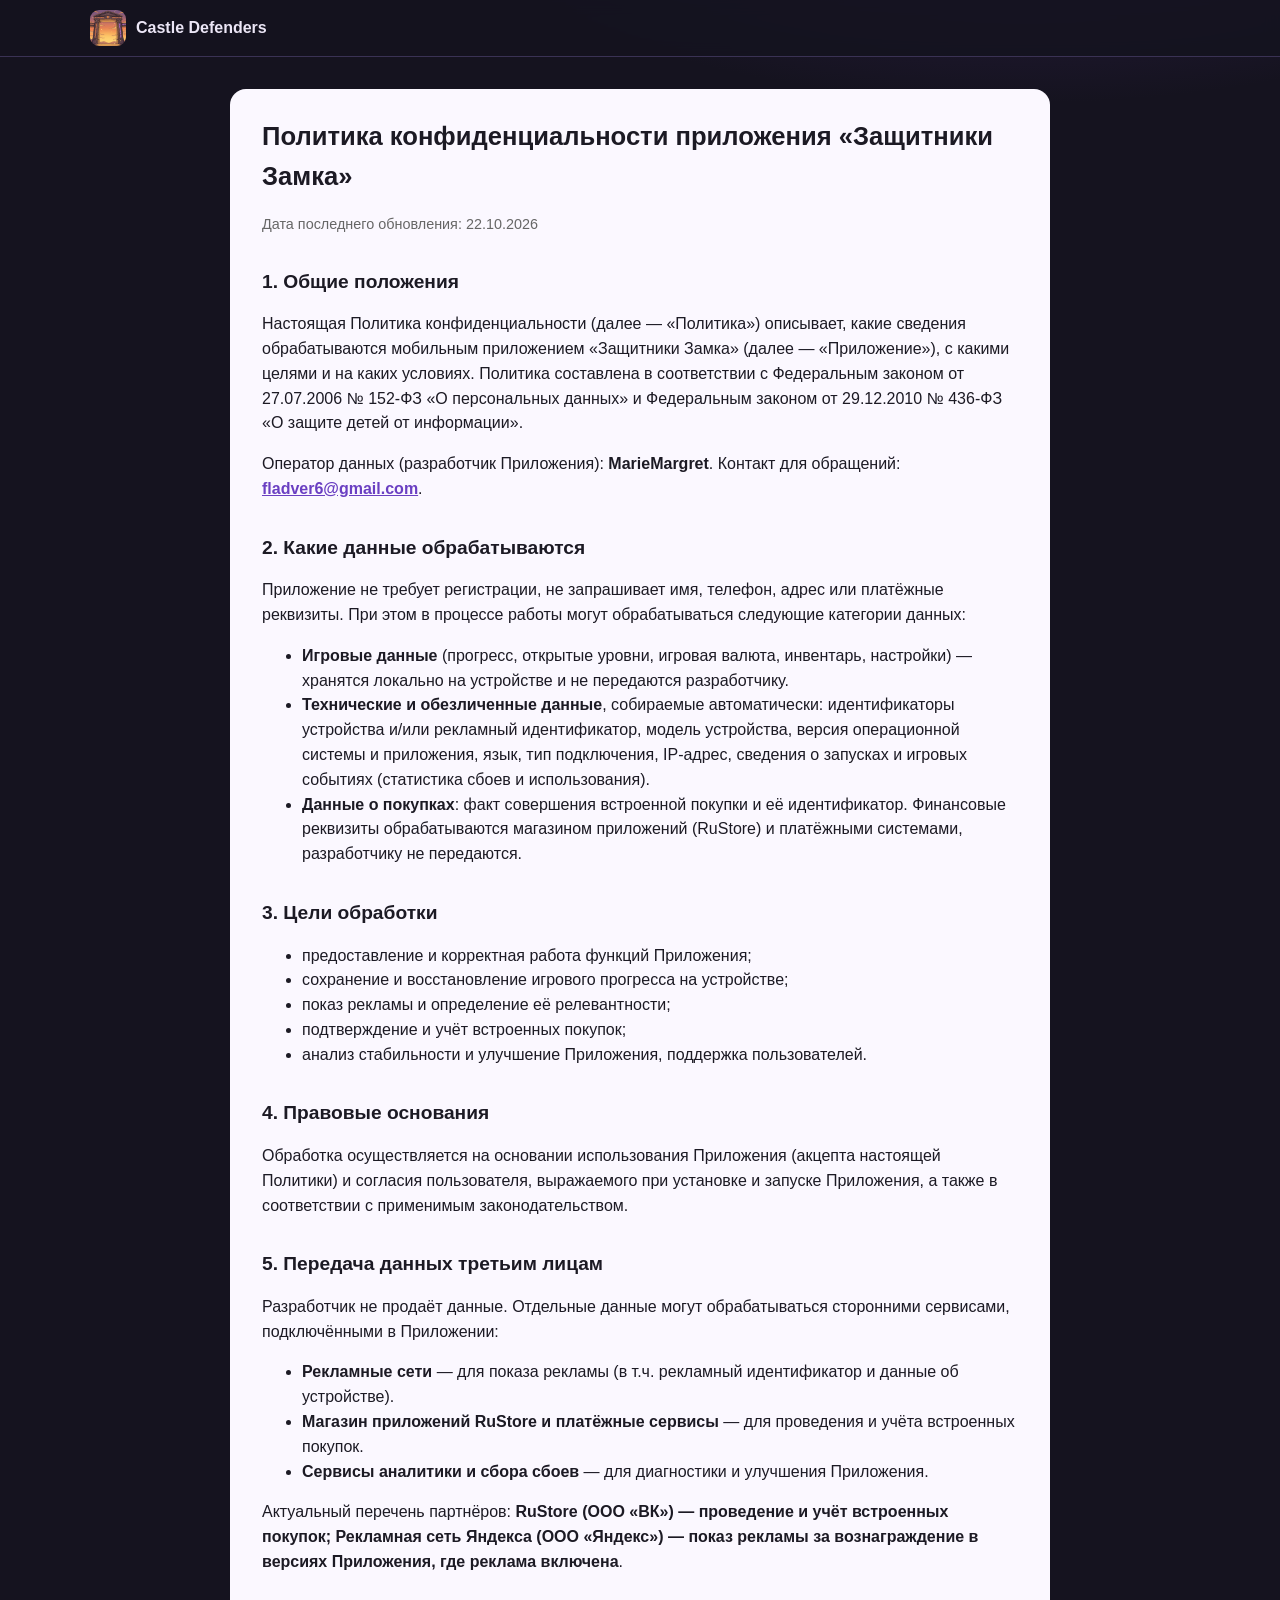
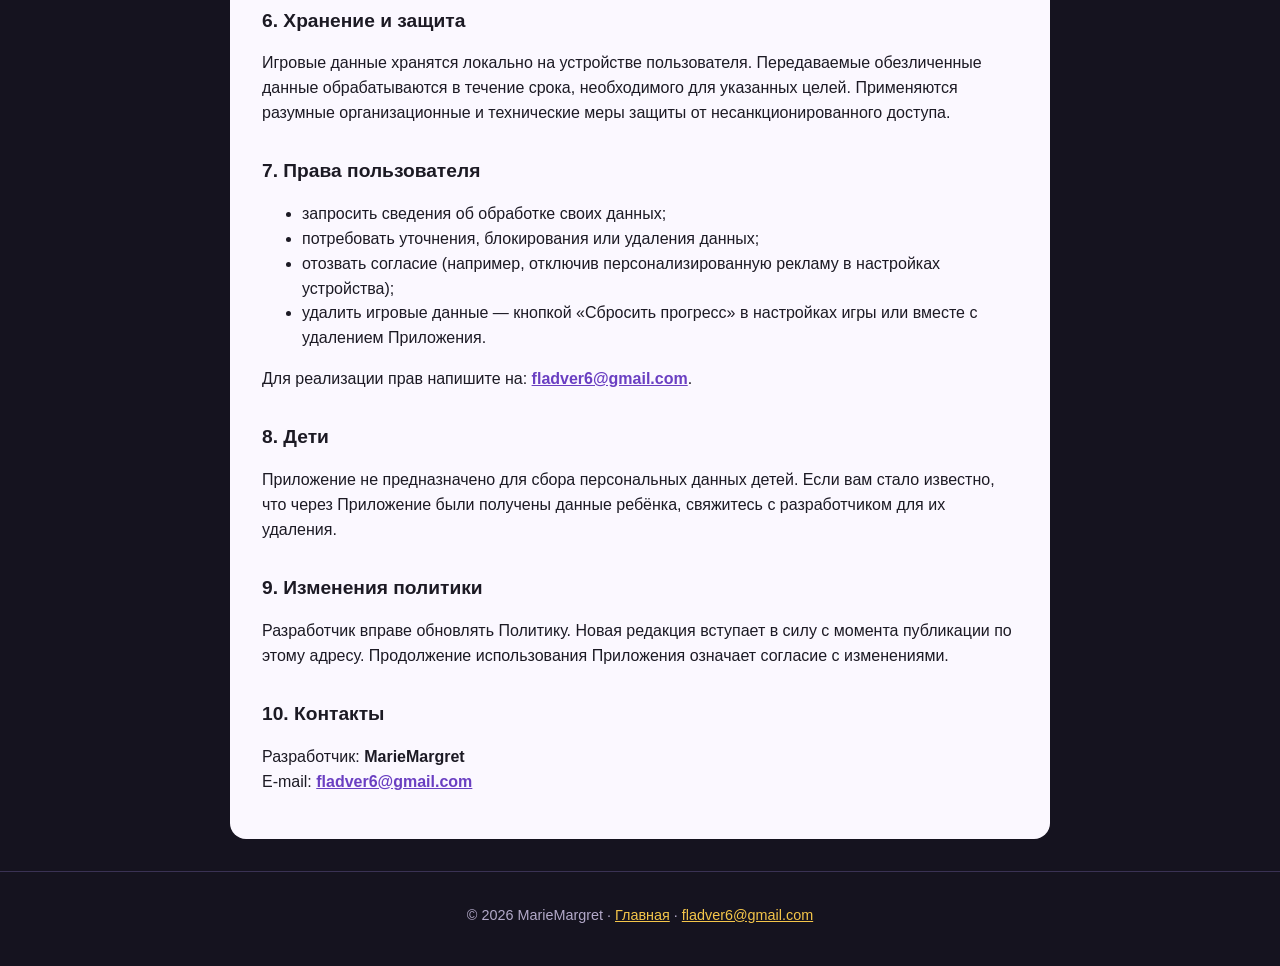
==== privacy.html @ acf6111b "Сайт игры Castle Defenders и политика конфиденциальности Co-Authored-By: Claude Opus 5.5 <noreply@an" ====
<!DOCTYPE html>
<html lang="ru">
<head>
<meta charset="UTF-8">
<meta name="viewport" content="width=device-width, initial-scale=1.0">
<title>Политика конфиденциальности — Castle Defenders</title>
<link rel="icon" href="img/icon.png">
<link rel="stylesheet" href="style.css">
</head>
<body class="doc">
<header class="bar"><a class="brand" href="index.html"><img src="img/icon.png" alt="">Castle Defenders</a></header>
<main class="paper">
<h1>Политика конфиденциальности приложения «Защитники Замка»</h1>
<p class="muted">Дата последнего обновления: 22.10.2026</p>

<h2>1. Общие положения</h2>
<p>Настоящая Политика конфиденциальности (далее — «Политика») описывает, какие сведения обрабатываются
мобильным приложением «Защитники Замка» (далее — «Приложение»), с какими целями и на каких условиях.
Политика составлена в соответствии с Федеральным законом от 27.07.2006 № 152-ФЗ «О персональных данных»
и Федеральным законом от 29.12.2010 № 436-ФЗ «О защите детей от информации».</p>
<p>Оператор данных (разработчик Приложения): <strong>MarieMargret</strong>.
Контакт для обращений: <strong><a href="mailto:fladver6@gmail.com">fladver6@gmail.com</a></strong>.</p>

<h2>2. Какие данные обрабатываются</h2>
<p>Приложение не требует регистрации, не запрашивает имя, телефон, адрес или платёжные реквизиты.
При этом в процессе работы могут обрабатываться следующие категории данных:</p>
<ul>
  <li><strong>Игровые данные</strong> (прогресс, открытые уровни, игровая валюта, инвентарь, настройки) —
      хранятся локально на устройстве и не передаются разработчику.</li>
  <li><strong>Технические и обезличенные данные</strong>, собираемые автоматически: идентификаторы устройства
      и/или рекламный идентификатор, модель устройства, версия операционной системы и приложения, язык,
      тип подключения, IP-адрес, сведения о запусках и игровых событиях (статистика сбоев и использования).</li>
  <li><strong>Данные о покупках</strong>: факт совершения встроенной покупки и её идентификатор.
      Финансовые реквизиты обрабатываются магазином приложений (RuStore) и платёжными системами,
      разработчику не передаются.</li>
</ul>

<h2>3. Цели обработки</h2>
<ul>
  <li>предоставление и корректная работа функций Приложения;</li>
  <li>сохранение и восстановление игрового прогресса на устройстве;</li>
  <li>показ рекламы и определение её релевантности;</li>
  <li>подтверждение и учёт встроенных покупок;</li>
  <li>анализ стабильности и улучшение Приложения, поддержка пользователей.</li>
</ul>

<h2>4. Правовые основания</h2>
<p>Обработка осуществляется на основании использования Приложения (акцепта настоящей Политики)
и согласия пользователя, выражаемого при установке и запуске Приложения, а также в соответствии
с применимым законодательством.</p>

<h2>5. Передача данных третьим лицам</h2>
<p>Разработчик не продаёт данные. Отдельные данные могут обрабатываться сторонними сервисами,
подключёнными в Приложении:</p>
<ul>
  <li><strong>Рекламные сети</strong> — для показа рекламы (в т.ч. рекламный идентификатор и данные об устройстве).</li>
  <li><strong>Магазин приложений RuStore и платёжные сервисы</strong> — для проведения и учёта встроенных покупок.</li>
  <li><strong>Сервисы аналитики и сбора сбоев</strong> — для диагностики и улучшения Приложения.</li>
</ul>
<p>Актуальный перечень партнёров: <strong>RuStore (ООО «ВК») — проведение и учёт встроенных покупок; Рекламная сеть Яндекса (ООО «Яндекс») — показ рекламы за вознаграждение в версиях Приложения, где реклама включена</strong>.</p>

<h2>6. Хранение и защита</h2>
<p>Игровые данные хранятся локально на устройстве пользователя. Передаваемые обезличенные данные
обрабатываются в течение срока, необходимого для указанных целей. Применяются разумные организационные
и технические меры защиты от несанкционированного доступа.</p>

<h2>7. Права пользователя</h2>
<ul>
  <li>запросить сведения об обработке своих данных;</li>
  <li>потребовать уточнения, блокирования или удаления данных;</li>
  <li>отозвать согласие (например, отключив персонализированную рекламу в настройках устройства);</li>
  <li>удалить игровые данные — кнопкой «Сбросить прогресс» в настройках игры или вместе с удалением Приложения.</li>
</ul>
<p>Для реализации прав напишите на: <strong><a href="mailto:fladver6@gmail.com">fladver6@gmail.com</a></strong>.</p>

<h2>8. Дети</h2>
<p>Приложение не предназначено для сбора персональных данных детей. Если вам стало известно,
что через Приложение были получены данные ребёнка, свяжитесь с разработчиком для их удаления.</p>

<h2>9. Изменения политики</h2>
<p>Разработчик вправе обновлять Политику. Новая редакция вступает в силу с момента публикации
по этому адресу. Продолжение использования Приложения означает согласие с изменениями.</p>

<h2>10. Контакты</h2>
<p>Разработчик: <strong>MarieMargret</strong><br>
E-mail: <strong><a href="mailto:fladver6@gmail.com">fladver6@gmail.com</a></strong></p>

</main>
<footer class="foot">© 2026 MarieMargret · <a href="index.html">Главная</a> · <a href="mailto:fladver6@gmail.com">fladver6@gmail.com</a></footer>
</body>
</html>
---- style.css ----
:root {
  --bg: #15131f;
  --bg2: #1e1a2e;
  --card: #241f36;
  --line: #3a3254;
  --text: #ece6f6;
  --muted: #b3a9c9;
  --gold: #f5c64a;
  --violet: #a46cff;
}

* { box-sizing: border-box; }
html { scroll-behavior: smooth; }
body {
  margin: 0;
  background: radial-gradient(1200px 600px at 80% -10%, #3a2560 0%, transparent 60%), var(--bg);
  color: var(--text);
  font-family: -apple-system, "Segoe UI", Roboto, Arial, sans-serif;
  line-height: 1.55;
}
a { color: var(--gold); }
img { max-width: 100%; display: block; }

/* шапка */
.bar {
  position: sticky; top: 0; z-index: 10;
  display: flex; align-items: center; justify-content: space-between; gap: 16px;
  padding: 10px max(16px, calc((100% - 1100px) / 2));
  background: rgba(21, 19, 31, 0.85); backdrop-filter: blur(8px);
  border-bottom: 1px solid var(--line);
}
.brand { display: flex; align-items: center; gap: 10px; color: var(--text); text-decoration: none; font-weight: 700; }
.brand img { width: 36px; height: 36px; border-radius: 9px; }
.bar nav { display: flex; gap: 18px; flex-wrap: wrap; }
.bar nav a { color: var(--muted); text-decoration: none; font-size: 0.95rem; }
.bar nav a:hover { color: var(--text); }

/* первый экран */
.hero {
  max-width: 1100px; margin: 0 auto; padding: 64px 16px 40px;
  display: grid; grid-template-columns: 1.1fr 1fr; gap: 24px; align-items: center;
}
.kicker { color: var(--violet); text-transform: uppercase; letter-spacing: 0.12em; font-size: 0.8rem; margin: 0 0 8px; }
.hero h1 { font-size: clamp(2.2rem, 6vw, 3.6rem); line-height: 1.05; margin: 0 0 16px; color: var(--gold);
  text-shadow: 0 3px 0 #5a3a00, 0 10px 30px rgba(245, 198, 74, 0.25); }
.lead { color: var(--muted); font-size: 1.1rem; max-width: 34em; }
.cta { display: flex; gap: 12px; flex-wrap: wrap; margin-top: 24px; }
.store, .ghost {
  display: inline-block; padding: 12px 22px; border-radius: 12px; font-weight: 700; text-decoration: none;
}
.store { background: linear-gradient(180deg, #ffd768, #e4a92a); color: #2a1a00; box-shadow: 0 6px 0 #8a5d00; }
.store.soon { opacity: 0.85; cursor: default; }
.ghost { border: 2px solid var(--line); color: var(--text); }
.ghost:hover { border-color: var(--violet); }
.hero-art { position: relative; height: 380px; }
.hero-art img { position: absolute; bottom: 0; filter: drop-shadow(0 12px 18px rgba(0, 0, 0, 0.5)); }
.hero-art .h1 { left: 0; width: 42%; }
.hero-art .h2 { left: 28%; width: 44%; z-index: 2; }
.hero-art .h3 { right: 0; width: 36%; }

/* разделы */
.block { max-width: 1100px; margin: 0 auto; padding: 48px 16px; }
.block h2 { font-size: clamp(1.6rem, 4vw, 2.2rem); margin: 0 0 8px; }
.sub { color: var(--muted); margin: 0 0 24px; max-width: 46em; }
.grid { display: grid; grid-template-columns: repeat(3, 1fr); gap: 16px; margin-top: 20px; }
.card { background: var(--card); border: 1px solid var(--line); border-radius: 16px; padding: 20px; }
.card h3 { margin: 0 0 8px; color: var(--gold); font-size: 1.1rem; }
.card p { margin: 0; color: var(--muted); }

.heroes { display: grid; grid-template-columns: repeat(4, 1fr); gap: 16px; }
.hcard {
  background: linear-gradient(180deg, #2c2545, var(--card)); border: 1px solid var(--line);
  border-radius: 18px; padding: 16px; text-align: center;
}
.hcard img { height: 200px; width: auto; margin: 0 auto 8px; object-fit: contain; }
.hcard h3 { margin: 4px 0 0; font-size: 1.3rem; }
.hcard .tag { margin: 2px 0 10px; color: var(--violet); font-size: 0.9rem; }
.hcard ul { list-style: none; margin: 0; padding: 0; color: var(--muted); font-size: 0.95rem; }
.hcard li { padding: 3px 0; border-top: 1px dashed var(--line); }
.hcard.dark { background: linear-gradient(180deg, #3a1f5c, #241536); border-color: #5b3a8a; }

.lianor { text-align: center; }
.lianor .sub { margin-left: auto; margin-right: auto; }
.forms { margin: 8px auto 0; filter: drop-shadow(0 0 24px rgba(164, 108, 255, 0.35)); }

.contacts { background: var(--card); border: 1px solid var(--line); border-radius: 16px; padding: 20px 24px; }
.contacts p { margin: 6px 0; }

.foot { text-align: center; color: var(--muted); padding: 32px 16px 40px; border-top: 1px solid var(--line); font-size: 0.9rem; }

/* политика */
.doc .paper {
  max-width: 820px; margin: 32px auto; padding: 28px 32px;
  background: #fbf8ff; color: #1c1a24; border-radius: 16px;
}
.doc .paper h1 { font-size: 1.6em; margin-top: 0; }
.doc .paper h2 { font-size: 1.2em; margin-top: 1.6em; }
.doc .paper a { color: #6a3fc2; }
.doc .muted { color: #666; font-size: 0.9em; }

/* телефоны */
@media (max-width: 900px) {
  .hero { grid-template-columns: 1fr; padding-top: 40px; }
  .hero-art { height: 300px; }
  .grid { grid-template-columns: 1fr 1fr; }
  .heroes { grid-template-columns: 1fr 1fr; }
}
@media (max-width: 560px) {
  .bar nav { display: none; }
  .grid, .heroes { grid-template-columns: 1fr; }
  .hero-art { height: 240px; }
  .doc .paper { margin: 16px; padding: 20px; }
}
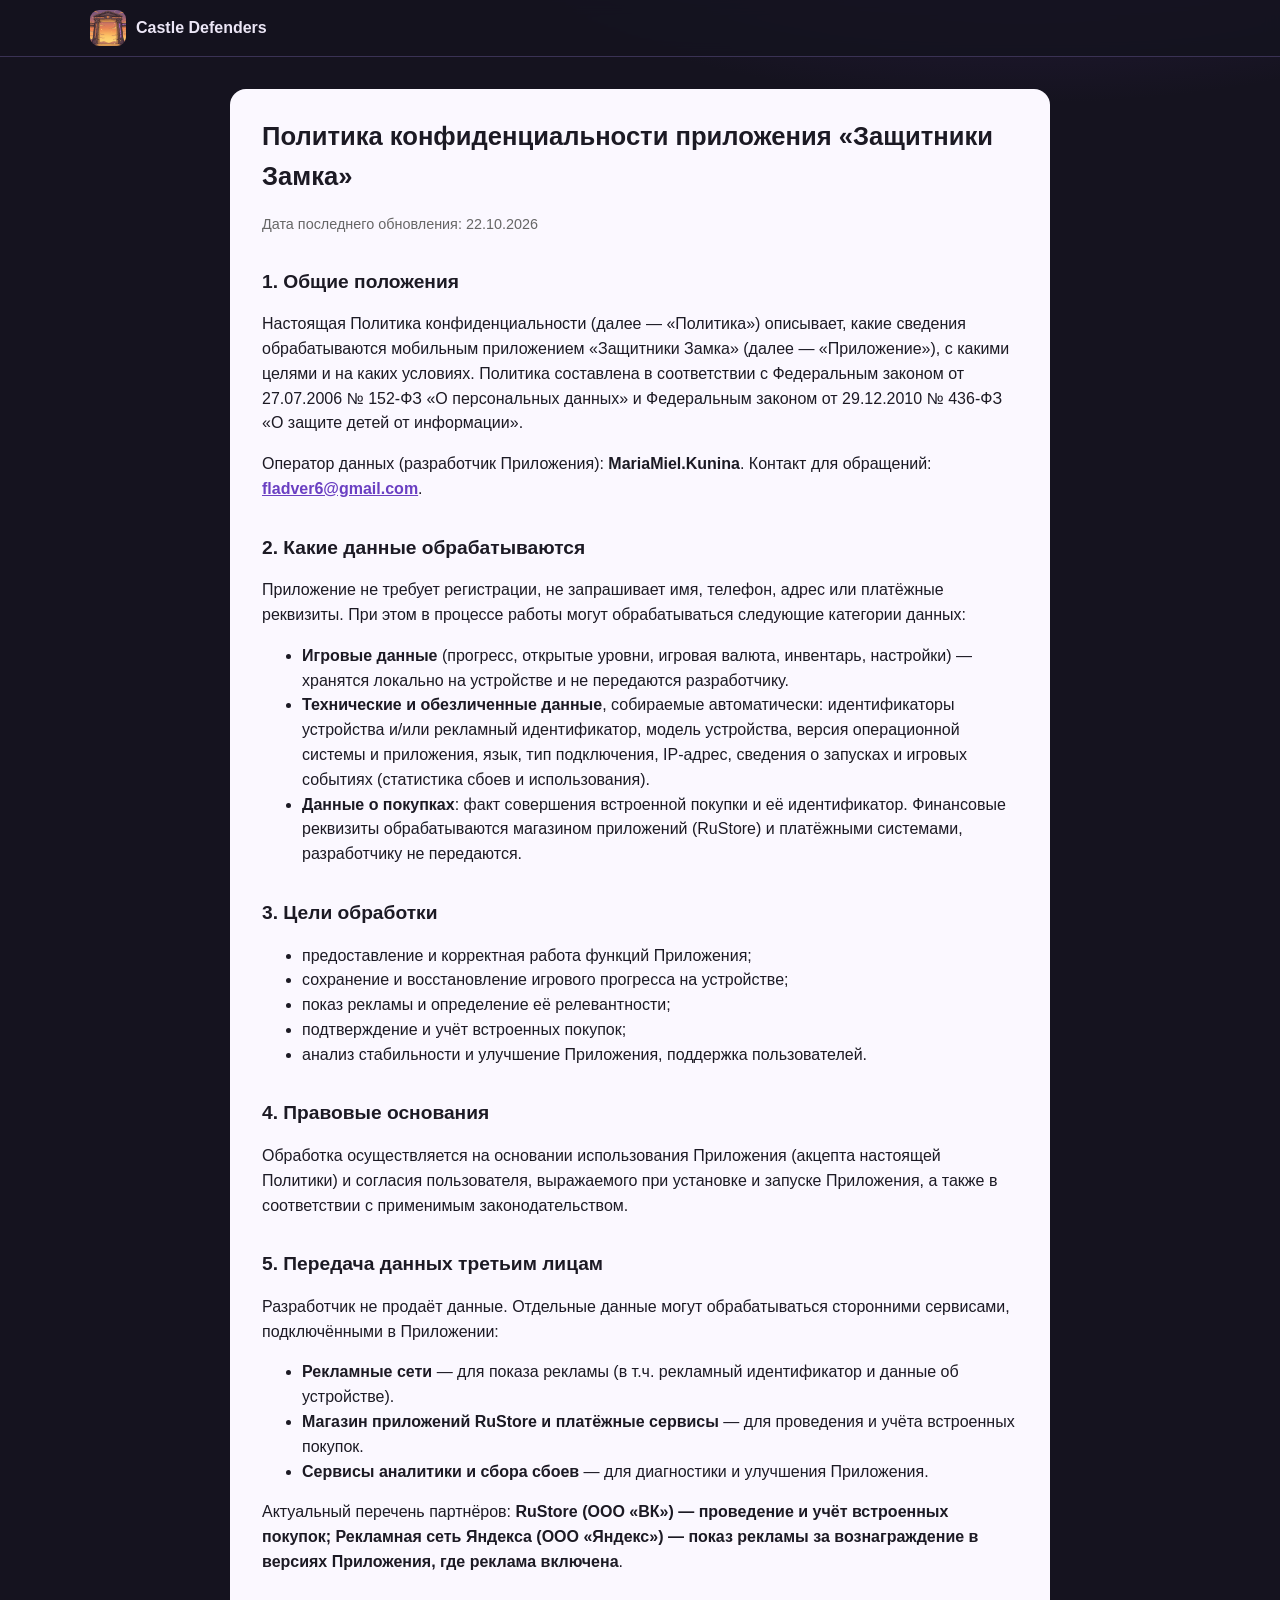
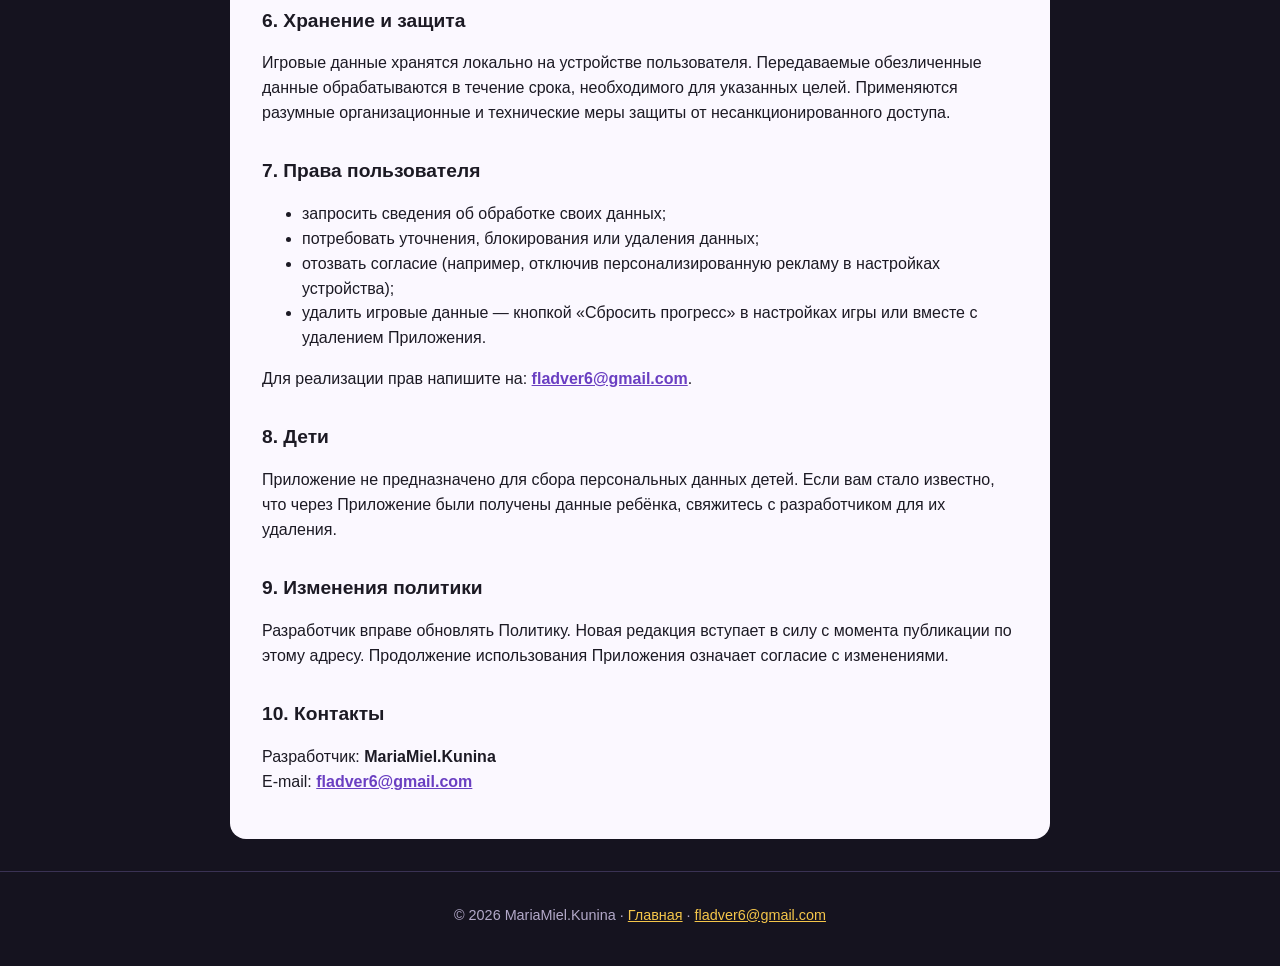
==== commit 536add1d: "Разработчик MariaMiel.Kunina; кнопка «Скачать бета-версию (APK)» (последний релиз GitHub) Co-Authore" ====
--- a/privacy.html
+++ b/privacy.html
@@ -18,7 +18,7 @@
 мобильным приложением «Защитники Замка» (далее — «Приложение»), с какими целями и на каких условиях.
 Политика составлена в соответствии с Федеральным законом от 27.07.2006 № 152-ФЗ «О персональных данных»
 и Федеральным законом от 29.12.2010 № 436-ФЗ «О защите детей от информации».</p>
-<p>Оператор данных (разработчик Приложения): <strong>MarieMargret</strong>.
+<p>Оператор данных (разработчик Приложения): <strong>MariaMiel.Kunina</strong>.
 Контакт для обращений: <strong><a href="mailto:fladver6@gmail.com">fladver6@gmail.com</a></strong>.</p>
 
 <h2>2. Какие данные обрабатываются</h2>
@@ -82,10 +82,10 @@
 по этому адресу. Продолжение использования Приложения означает согласие с изменениями.</p>
 
 <h2>10. Контакты</h2>
-<p>Разработчик: <strong>MarieMargret</strong><br>
+<p>Разработчик: <strong>MariaMiel.Kunina</strong><br>
 E-mail: <strong><a href="mailto:fladver6@gmail.com">fladver6@gmail.com</a></strong></p>
 
 </main>
-<footer class="foot">© 2026 MarieMargret · <a href="index.html">Главная</a> · <a href="mailto:fladver6@gmail.com">fladver6@gmail.com</a></footer>
+<footer class="foot">© 2026 MariaMiel.Kunina · <a href="index.html">Главная</a> · <a href="mailto:fladver6@gmail.com">fladver6@gmail.com</a></footer>
 </body>
 </html>
--- a/style.css
+++ b/style.css
@@ -111,3 +111,5 @@
   .hero-art { height: 240px; }
   .doc .paper { margin: 16px; padding: 20px; }
 }
+
+.note { margin-top: 14px; font-size: 14px; opacity: 0.75; max-width: 520px; }
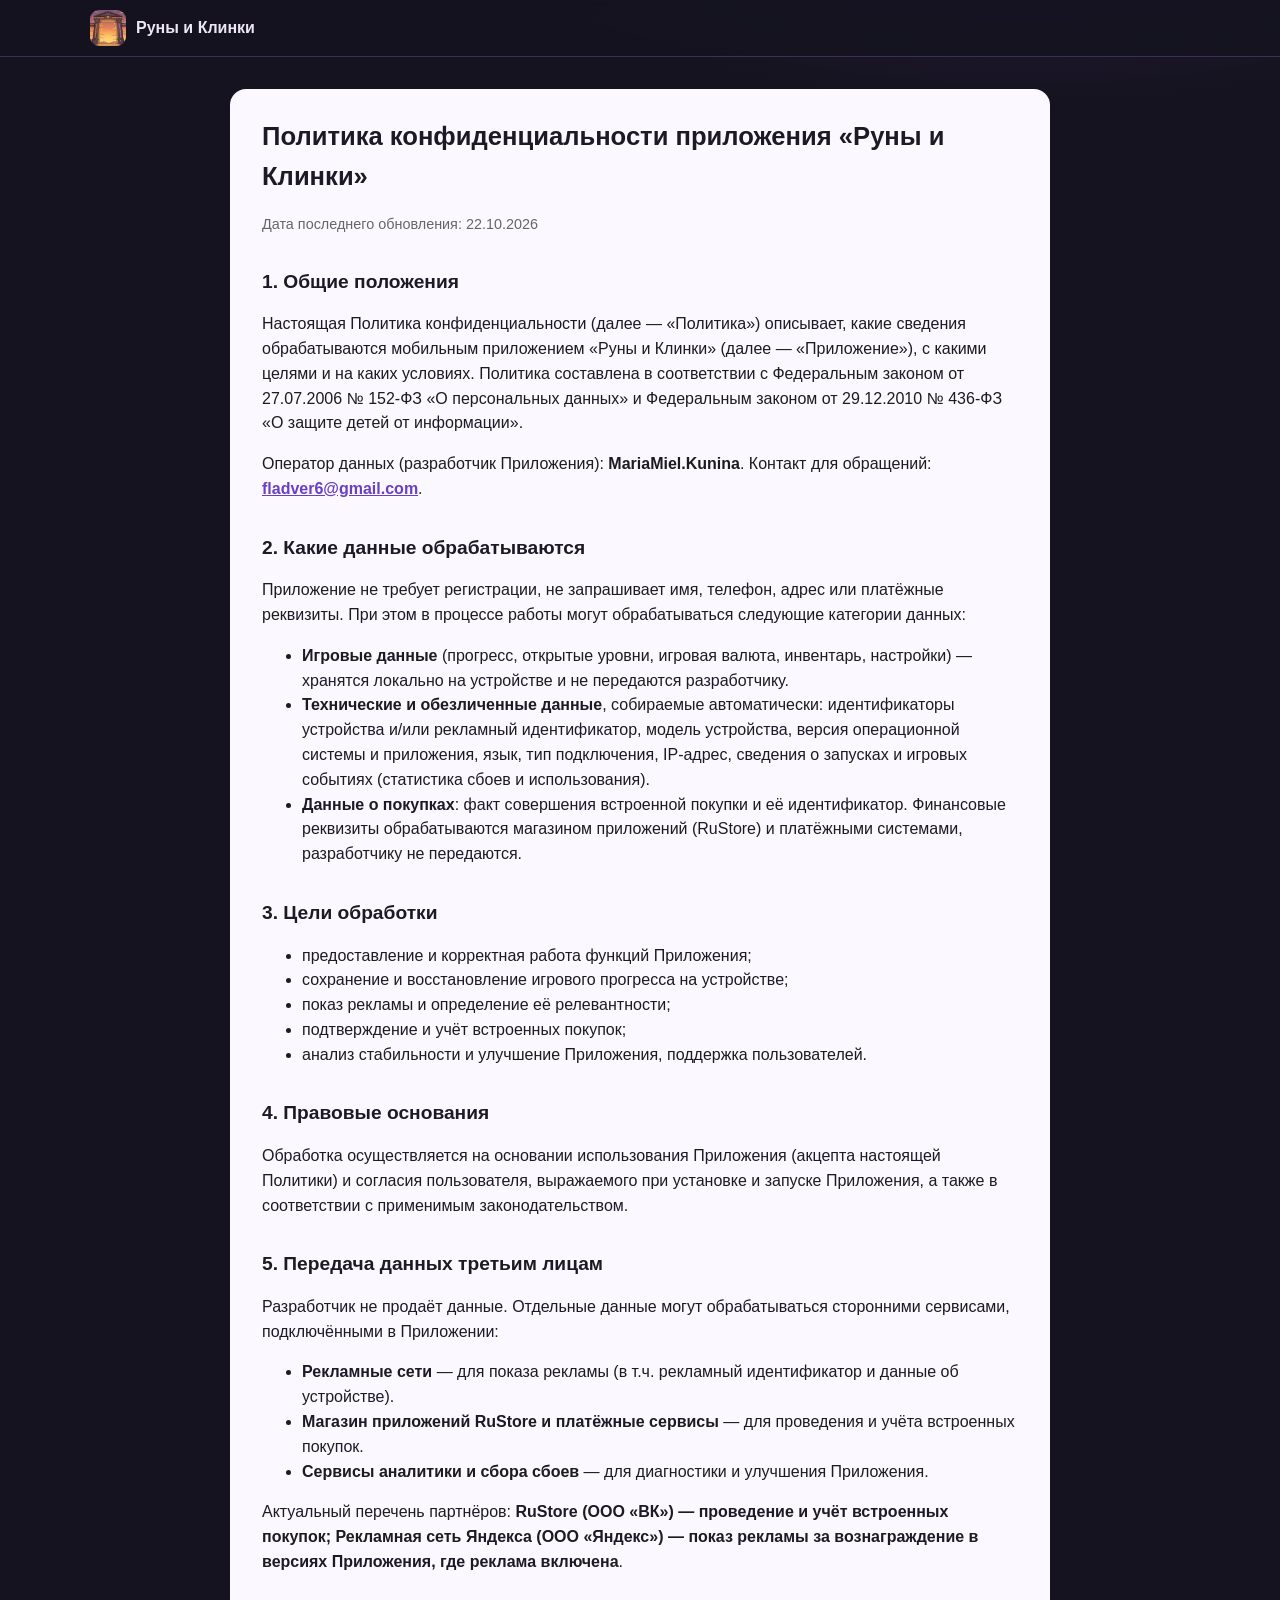
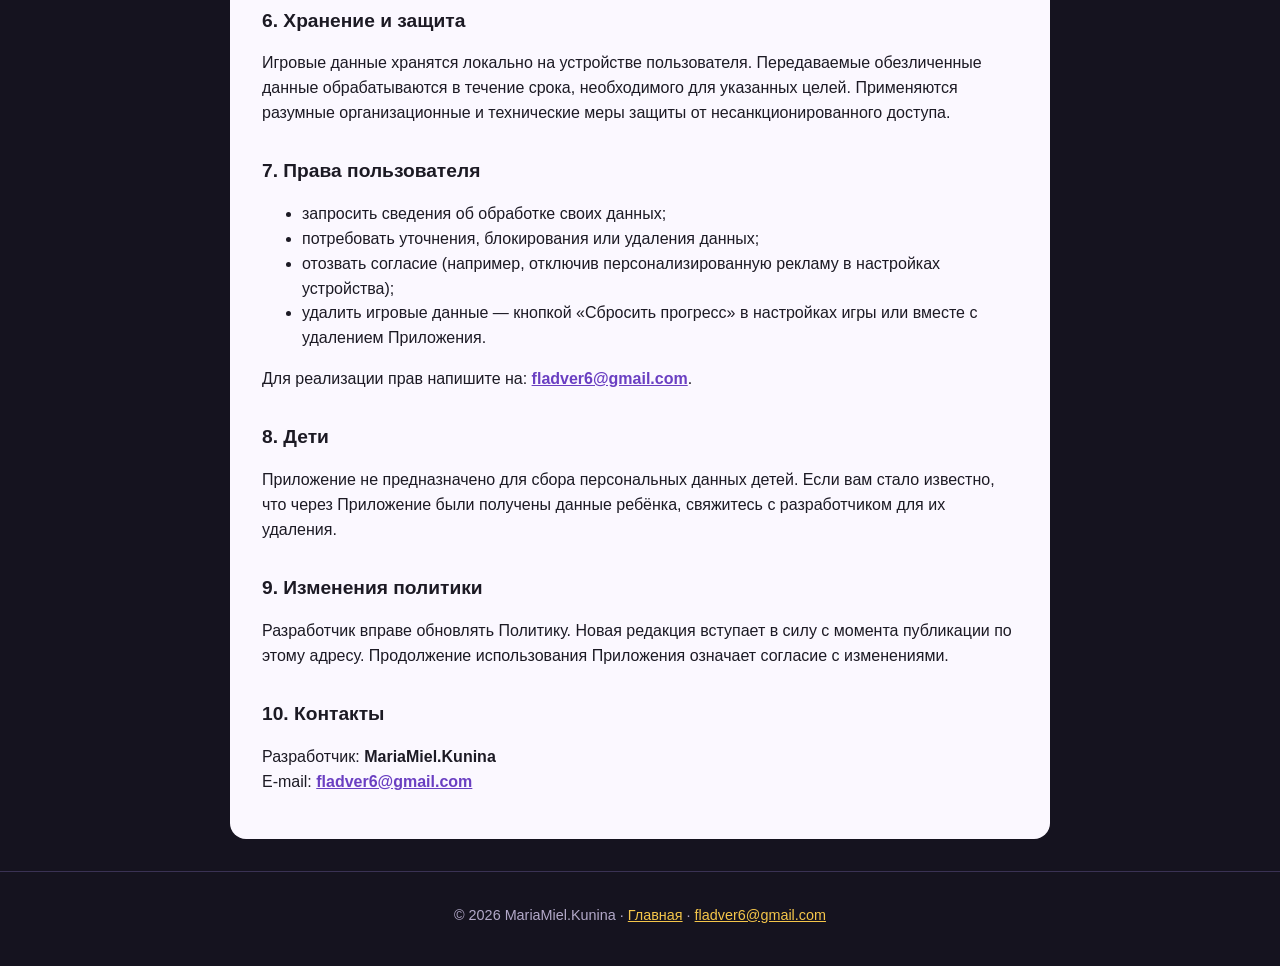
==== commit fa03822e: "Новое название игры: «Руны и Клинки» Co-Authored-By: Claude Opus 5.5 <noreply@anthropic.com>" ====
--- a/privacy.html
+++ b/privacy.html
@@ -3,19 +3,19 @@
 <head>
 <meta charset="UTF-8">
 <meta name="viewport" content="width=device-width, initial-scale=1.0">
-<title>Политика конфиденциальности — Castle Defenders</title>
+<title>Политика конфиденциальности — Руны и Клинки</title>
 <link rel="icon" href="img/icon.png">
 <link rel="stylesheet" href="style.css">
 </head>
 <body class="doc">
-<header class="bar"><a class="brand" href="index.html"><img src="img/icon.png" alt="">Castle Defenders</a></header>
+<header class="bar"><a class="brand" href="index.html"><img src="img/icon.png" alt="">Руны и Клинки</a></header>
 <main class="paper">
-<h1>Политика конфиденциальности приложения «Защитники Замка»</h1>
+<h1>Политика конфиденциальности приложения «Руны и Клинки»</h1>
 <p class="muted">Дата последнего обновления: 22.10.2026</p>
 
 <h2>1. Общие положения</h2>
 <p>Настоящая Политика конфиденциальности (далее — «Политика») описывает, какие сведения обрабатываются
-мобильным приложением «Защитники Замка» (далее — «Приложение»), с какими целями и на каких условиях.
+мобильным приложением «Руны и Клинки» (далее — «Приложение»), с какими целями и на каких условиях.
 Политика составлена в соответствии с Федеральным законом от 27.07.2006 № 152-ФЗ «О персональных данных»
 и Федеральным законом от 29.12.2010 № 436-ФЗ «О защите детей от информации».</p>
 <p>Оператор данных (разработчик Приложения): <strong>MariaMiel.Kunina</strong>.
